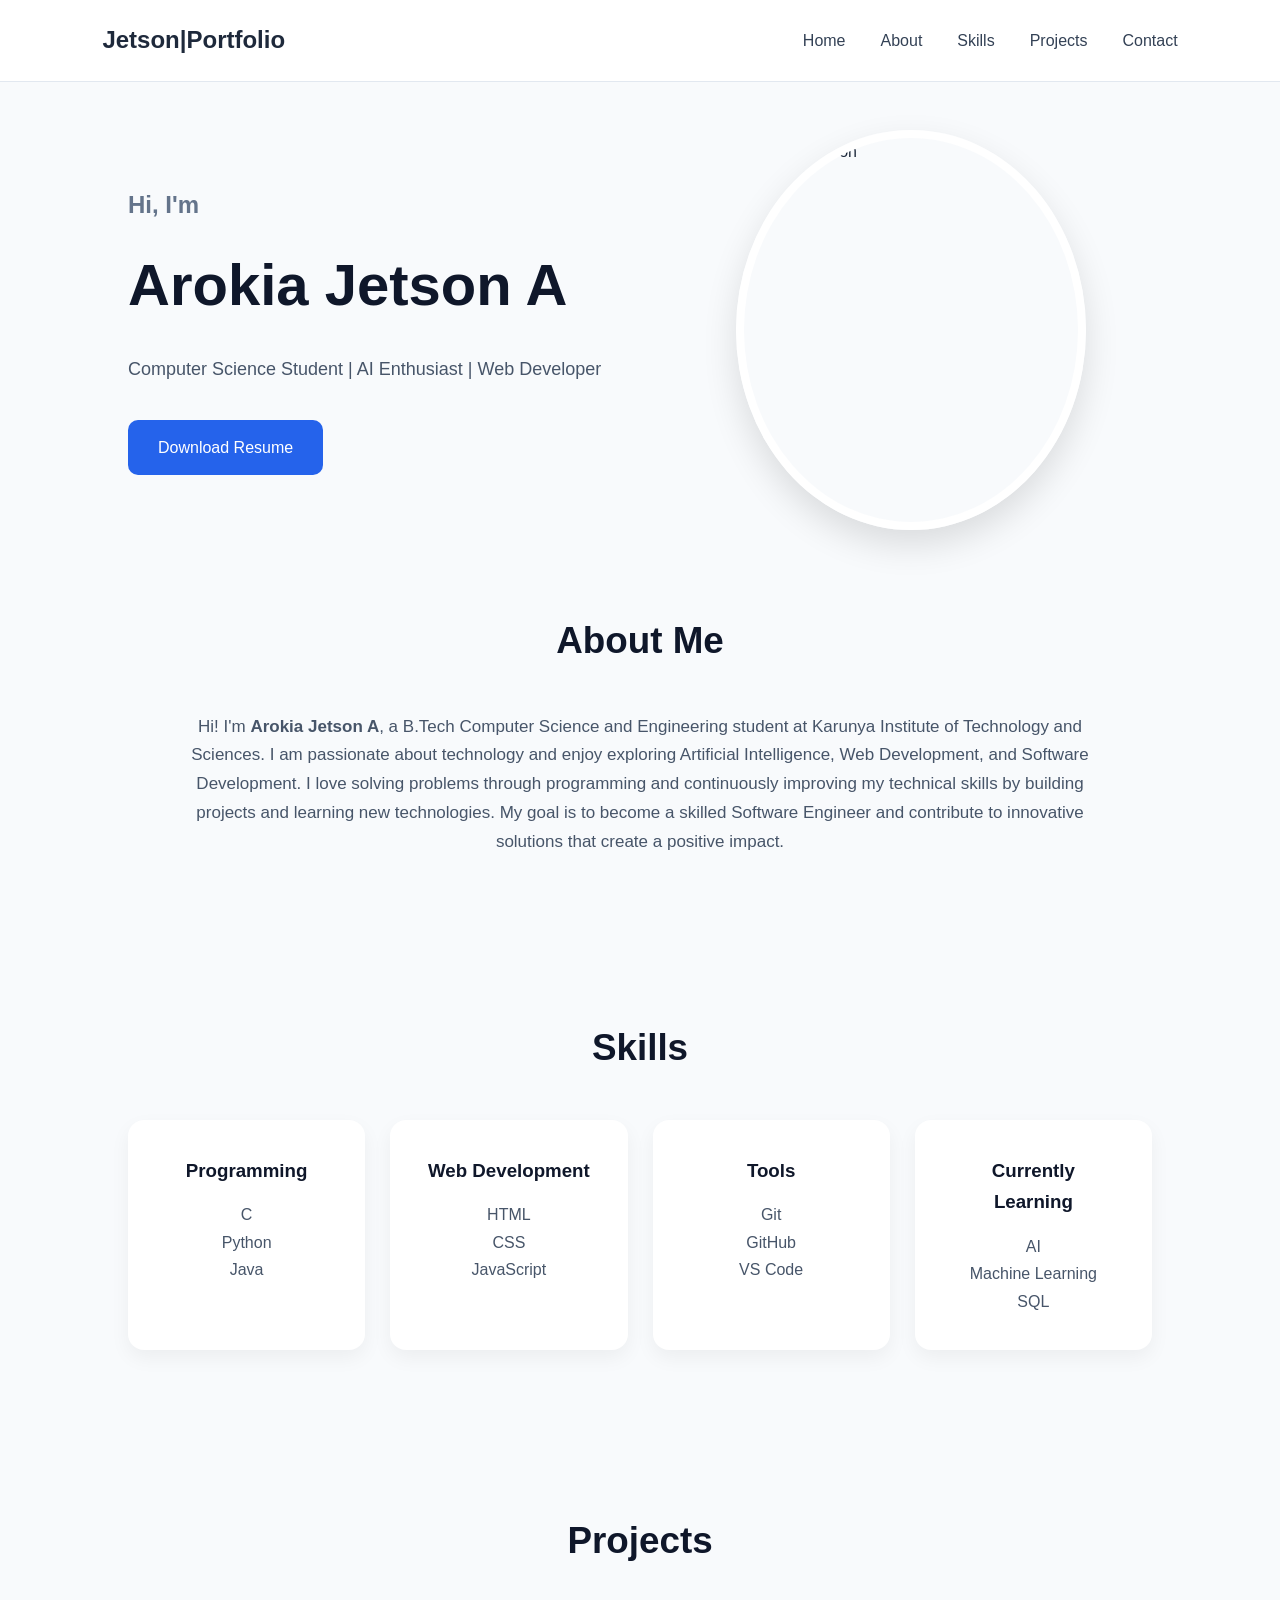
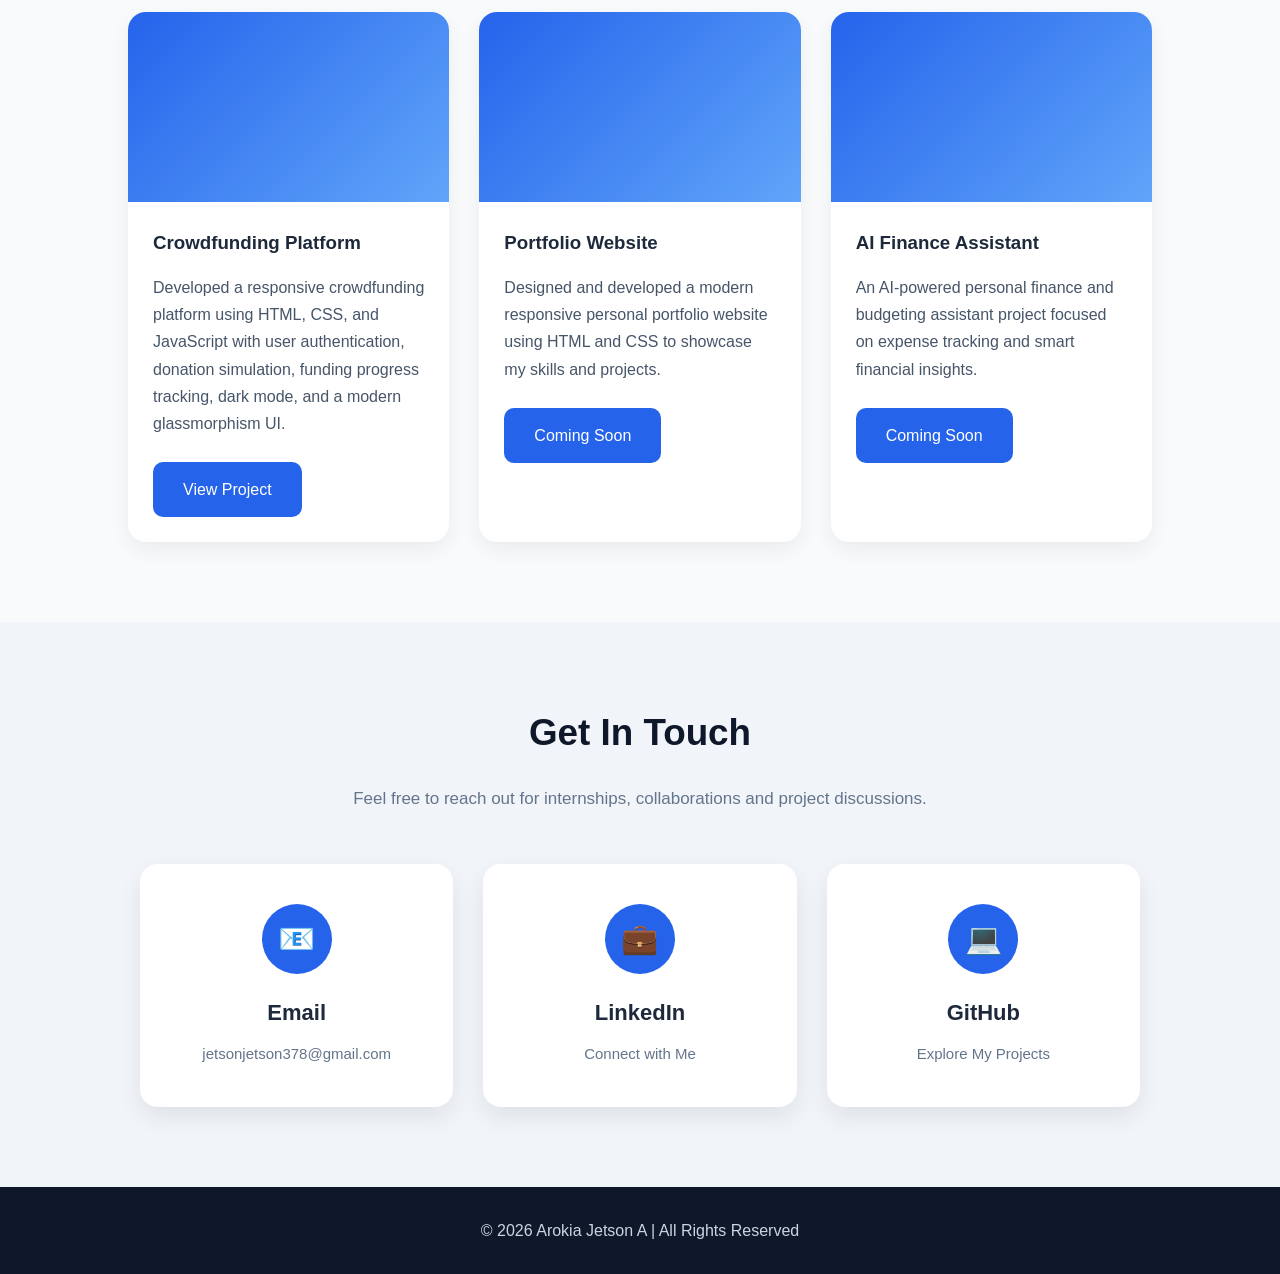
==== index.html @ 6cd2c076 "Rename port.html to index.html" ====
<!DOCTYPE html>
<html lang="en">
<head>
<meta charset="UTF-8">
<meta name="viewport" content="width=device-width, initial-scale=1.0">

<title>Arokia Jetson A | Portfolio</title>

<link rel="preconnect" href="https://fonts.googleapis.com">
<link rel="preconnect" href="https://fonts.gstatic.com" crossorigin>
<link rel="stylesheet" href="style.css">

</head>

<body>

<!-- Header -->

<header>

<div class="logo">
Jetson|Portfolio
</div>

<nav>
<a href="#home">Home</a>
<a href="#about">About</a>
<a href="#skills">Skills</a>
<a href="#projects">Projects</a>
<a href="#contact">Contact</a>
</nav>

</header>

<!-- Home -->

<section id="home">

<div class="hero">

<div class="hero-text">

<h1>Hi, I'm</h1>

<h2>Arokia Jetson A</h2>

<p>
Computer Science Student | AI Enthusiast | Web Developer
</p>

<a href="jetson_resume.pdf" class="btn" target="_blank">
Download Resume
</a>

</div>

<div class="profile">

<img src="jetson_pic.jpeg" alt="Arokia Jetson">

</div>

</div>

</section>

<!-- About -->

<section id="about">

<h1 class="title">About Me</h1>

<p>

Hi! I'm <strong>Arokia Jetson A</strong>, a B.Tech Computer Science and Engineering student at
Karunya Institute of Technology and Sciences.

I am passionate about technology and enjoy exploring Artificial Intelligence,
Web Development, and Software Development. I love solving problems through
programming and continuously improving my technical skills by building projects
and learning new technologies.

My goal is to become a skilled Software Engineer and contribute to innovative
solutions that create a positive impact.

</p>

</section>

<!-- Skills -->

<section id="skills">

<h1 class="title">Skills</h1>

<div class="skills">

<div class="skill-card">
<h3>Programming</h3>
<p>C<br>Python<br>Java</p>
</div>

<div class="skill-card">
<h3>Web Development</h3>
<p>HTML<br>CSS<br>JavaScript</p>
</div>

<div class="skill-card">
<h3>Tools</h3>
<p>Git<br>GitHub<br>VS Code</p>
</div>

<div class="skill-card">
<h3>Currently Learning</h3>
<p>AI<br>Machine Learning<br>SQL</p>
</div>

</div>

</section>

<!-- Projects -->

<section id="projects">

<h1 class="title">Projects</h1>

<div class="projects">

<!-- Project 1 -->

<div class="project">

<div class="project-img"></div>

<div class="project-content">

<h3>Crowdfunding Platform</h3>

<p>

Developed a responsive crowdfunding platform using HTML, CSS, and JavaScript
with user authentication, donation simulation, funding progress tracking,
dark mode, and a modern glassmorphism UI.

</p>

<a href="https://jetsonjetson378-maker.github.io/crowd-funding/"
target="_blank"
class="btn">

View Project

</a>

</div>

</div>

<!-- Project 2 -->

<div class="project">

<div class="project-img"></div>

<div class="project-content">

<h3>Portfolio Website</h3>

<p>

Designed and developed a modern responsive personal portfolio website
using HTML and CSS to showcase my skills and projects.

</p>

<a href="#" class="btn">

Coming Soon

</a>

</div>

</div>

<!-- Project 3 -->

<div class="project">

<div class="project-img"></div>

<div class="project-content">

<h3>AI Finance Assistant</h3>

<p>

An AI-powered personal finance and budgeting assistant project
focused on expense tracking and smart financial insights.

</p>

<a href="#" class="btn">

Coming Soon

</a>

</div>

</div>

</div>

</section>

<!-- Contact -->

<section id="contact">

<h1 class="title">Get In Touch</h1>

<p class="contact-subtitle">

Feel free to reach out for internships, collaborations and project discussions.

</p>

<div class="contact-grid">

<a href="mailto:jetsonjetson378@gmail.com" class="contact-box">

<div class="contact-icon">
📧
</div>

<h3>Email</h3>

<p>
jetsonjetson378@gmail.com
</p>

</a>

<a href="https://www.linkedin.com/in/arokia-jetson-a-a34084378"
target="_blank"
class="contact-box">

<div class="contact-icon">
💼
</div>

<h3>LinkedIn</h3>

<p>
Connect with Me
</p>

</a>

<a href="https://github.com/JetsonJetson378-maker"
target="_blank"
class="contact-box">

<div class="contact-icon">
💻
</div>

<h3>GitHub</h3>

<p>
Explore My Projects
</p>

</a>

</div>

</section>

<!-- Footer -->

<footer>

<p>

© 2026 Arokia Jetson A | All Rights Reserved

</p>

</footer>

</body>

</html>
---- style.css ----
/* ===========================
   Reset
=========================== */
*{
    margin:0;
    padding:0;
    box-sizing:border-box;
    scroll-behavior:smooth;
}

body{
    font-family:'Poppins',sans-serif;
    background:#f8fafc;
    color:#1e293b;
    line-height:1.7;
}

/* ===========================
   Header
=========================== */

header{
    width:100%;
    padding:20px 8%;
    display:flex;
    justify-content:space-between;
    align-items:center;
    position:fixed;
    top:0;
    left:0;
    background:rgba(255,255,255,.95);
    backdrop-filter:blur(10px);
    border-bottom:1px solid #e2e8f0;
    z-index:1000;
}

.logo{
    font-size:24px;
    font-weight:700;
}

nav{
    display:flex;
    gap:35px;
}

nav a{
    text-decoration:none;
    color:#334155;
    font-weight:500;
    transition:.3s;
}

nav a:hover{
    color:#2563eb;
}

/* ===========================
   Sections
=========================== */

section{
    padding:80px 10%;
}

.title{
    text-align:center;
    font-size:2.3rem;
    margin-bottom:40px;
    color:#0f172a;
}

/* ===========================
   Home Section
=========================== */

#home{
    padding-top:130px;
    padding-bottom:40px;
}

/* ===========================
   Hero
=========================== */

.hero{
    display:flex;
    justify-content:space-between;
    align-items:center;
    gap:60px;
}

.hero-text{
    flex:1;
}

.hero-text h1{
    font-size:24px;
    color:#64748b;
}

.hero-text h2{
    font-size:58px;
    margin:10px 0;
    color:#0f172a;
}

.hero-text p{
    font-size:18px;
    color:#475569;
    margin:20px 0 35px;
}

.profile{
    flex:1;
    display:flex;
    justify-content:center;
}

.profile img{
    width:350px;
    height:400px;
    object-fit:cover;
    border-radius:50%;
    border:8px solid white;
    box-shadow:0 15px 35px rgba(0,0,0,.12);
}

/* ===========================
   Buttons
=========================== */

.btn{
    display:inline-block;
    padding:14px 30px;
    background:#2563eb;
    color:white;
    text-decoration:none;
    border-radius:10px;
    font-weight:500;
    transition:.3s;
}

.btn:hover{
    background:#1d4ed8;
    transform:translateY(-3px);
}

/* ===========================
   About
=========================== */

#about{
    padding-top:40px;
}

#about p{
    max-width:900px;
    margin:auto;
    text-align:center;
    color:#475569;
    font-size:17px;
}

/* ===========================
   Skills
=========================== */

.skills{
    display:grid;
    grid-template-columns:repeat(auto-fit,minmax(220px,1fr));
    gap:25px;
}

.skill-card{
    background:white;
    padding:35px;
    border-radius:16px;
    text-align:center;
    box-shadow:0 8px 20px rgba(0,0,0,.05);
    transition:.3s;
}

.skill-card:hover{
    transform:translateY(-8px);
}

.skill-card h3{
    margin-bottom:15px;
    color:#0f172a;
}

.skill-card p{
    color:#475569;
}

/* ===========================
   Projects
=========================== */

.projects{
    display:grid;
    grid-template-columns:repeat(auto-fit,minmax(320px,1fr));
    gap:30px;
}

.project{
    background:white;
    border-radius:18px;
    overflow:hidden;
    box-shadow:0 8px 20px rgba(0,0,0,.06);
    transition:.3s;
}

.project:hover{
    transform:translateY(-8px);
}

.project-img{
    height:190px;
    background:linear-gradient(135deg,#2563eb,#60a5fa);
}

.project-content{
    padding:25px;
}

.project-content h3{
    margin-bottom:15px;
}

.project-content p{
    color:#475569;
    margin-bottom:25px;
}

/* ===========================
   Contact
=========================== */

#contact{
    background:#f1f5f9;
    text-align:center;
}

.contact-subtitle{
    color:#64748b;
    margin-top:-20px;
    margin-bottom:50px;
    font-size:17px;
}

.contact-grid{
    display:grid;
    grid-template-columns:repeat(auto-fit,minmax(250px,1fr));
    gap:30px;
    max-width:1000px;
    margin:auto;
}

.contact-box{
    background:#fff;
    padding:40px 25px;
    border-radius:18px;
    text-decoration:none;
    color:#1e293b;
    box-shadow:0 10px 25px rgba(0,0,0,.08);
    transition:.35s;
}

.contact-box:hover{
    transform:translateY(-10px);
    box-shadow:0 18px 35px rgba(37,99,235,.18);
}

.contact-icon{
    width:70px;
    height:70px;
    margin:auto;
    margin-bottom:20px;
    background:#2563eb;
    color:white;
    border-radius:50%;
    display:flex;
    justify-content:center;
    align-items:center;
    font-size:30px;
}

.contact-box h3{
    margin-bottom:10px;
    font-size:22px;
}

.contact-box p{
    color:#64748b;
    font-size:15px;
}

/* ===========================
   Footer
=========================== */

footer{
    text-align:center;
    padding:30px;
    background:#0f172a;
    color:#cbd5e1;
}

/* ===========================
   Mobile
=========================== */

@media(max-width:900px){

header{
    flex-direction:column;
    gap:15px;
}

nav{
    gap:20px;
    flex-wrap:wrap;
    justify-content:center;
}

.hero{
    flex-direction:column-reverse;
    text-align:center;
}

.hero-text h2{
    font-size:42px;
}

.hero-text p{
    font-size:16px;
}

.profile img{
    width:260px;
    height:260px;
    object-fit:cover;
}

section{
    padding:70px 8%;
}

}
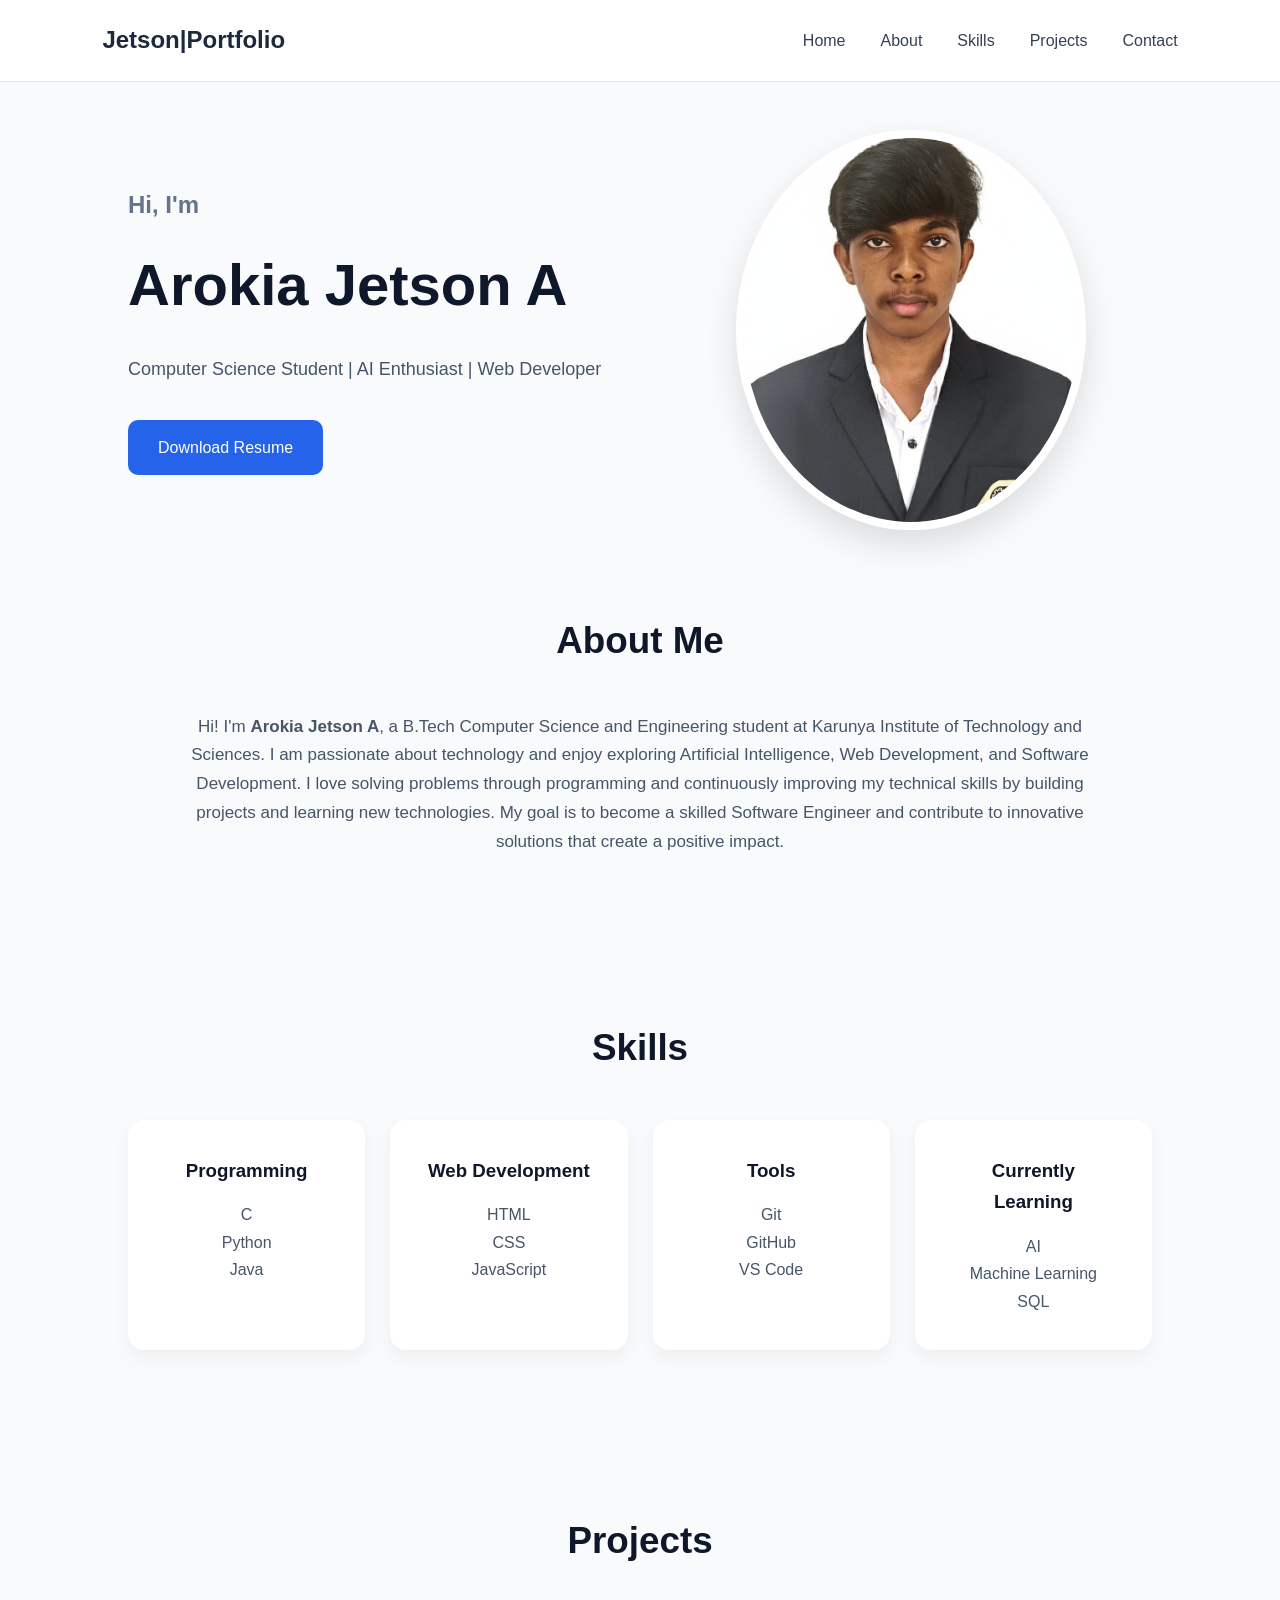
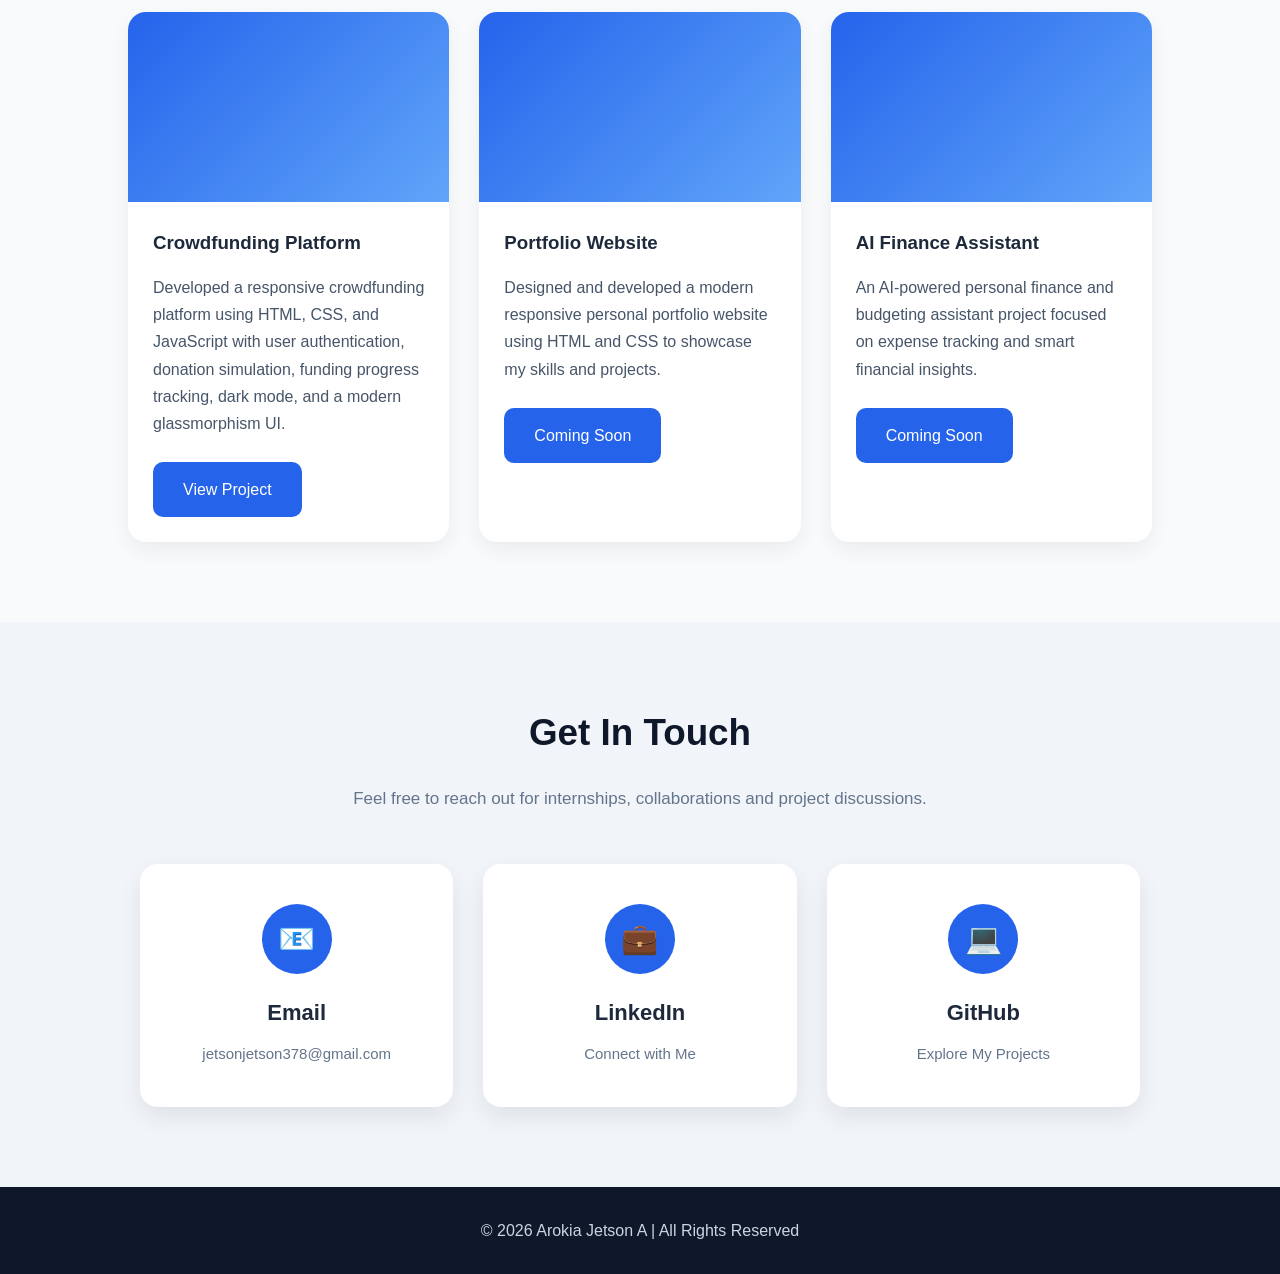
==== commit fc96f1e1: "added link" ====
--- a/index.html
+++ b/index.html
@@ -174,7 +174,7 @@
 
 </p>
 
-<a href="#" class="btn">
+<a href="https://jetsonjetson378-maker.github.io/PORTFOLIO/" class="btn">
 
 Coming Soon
 
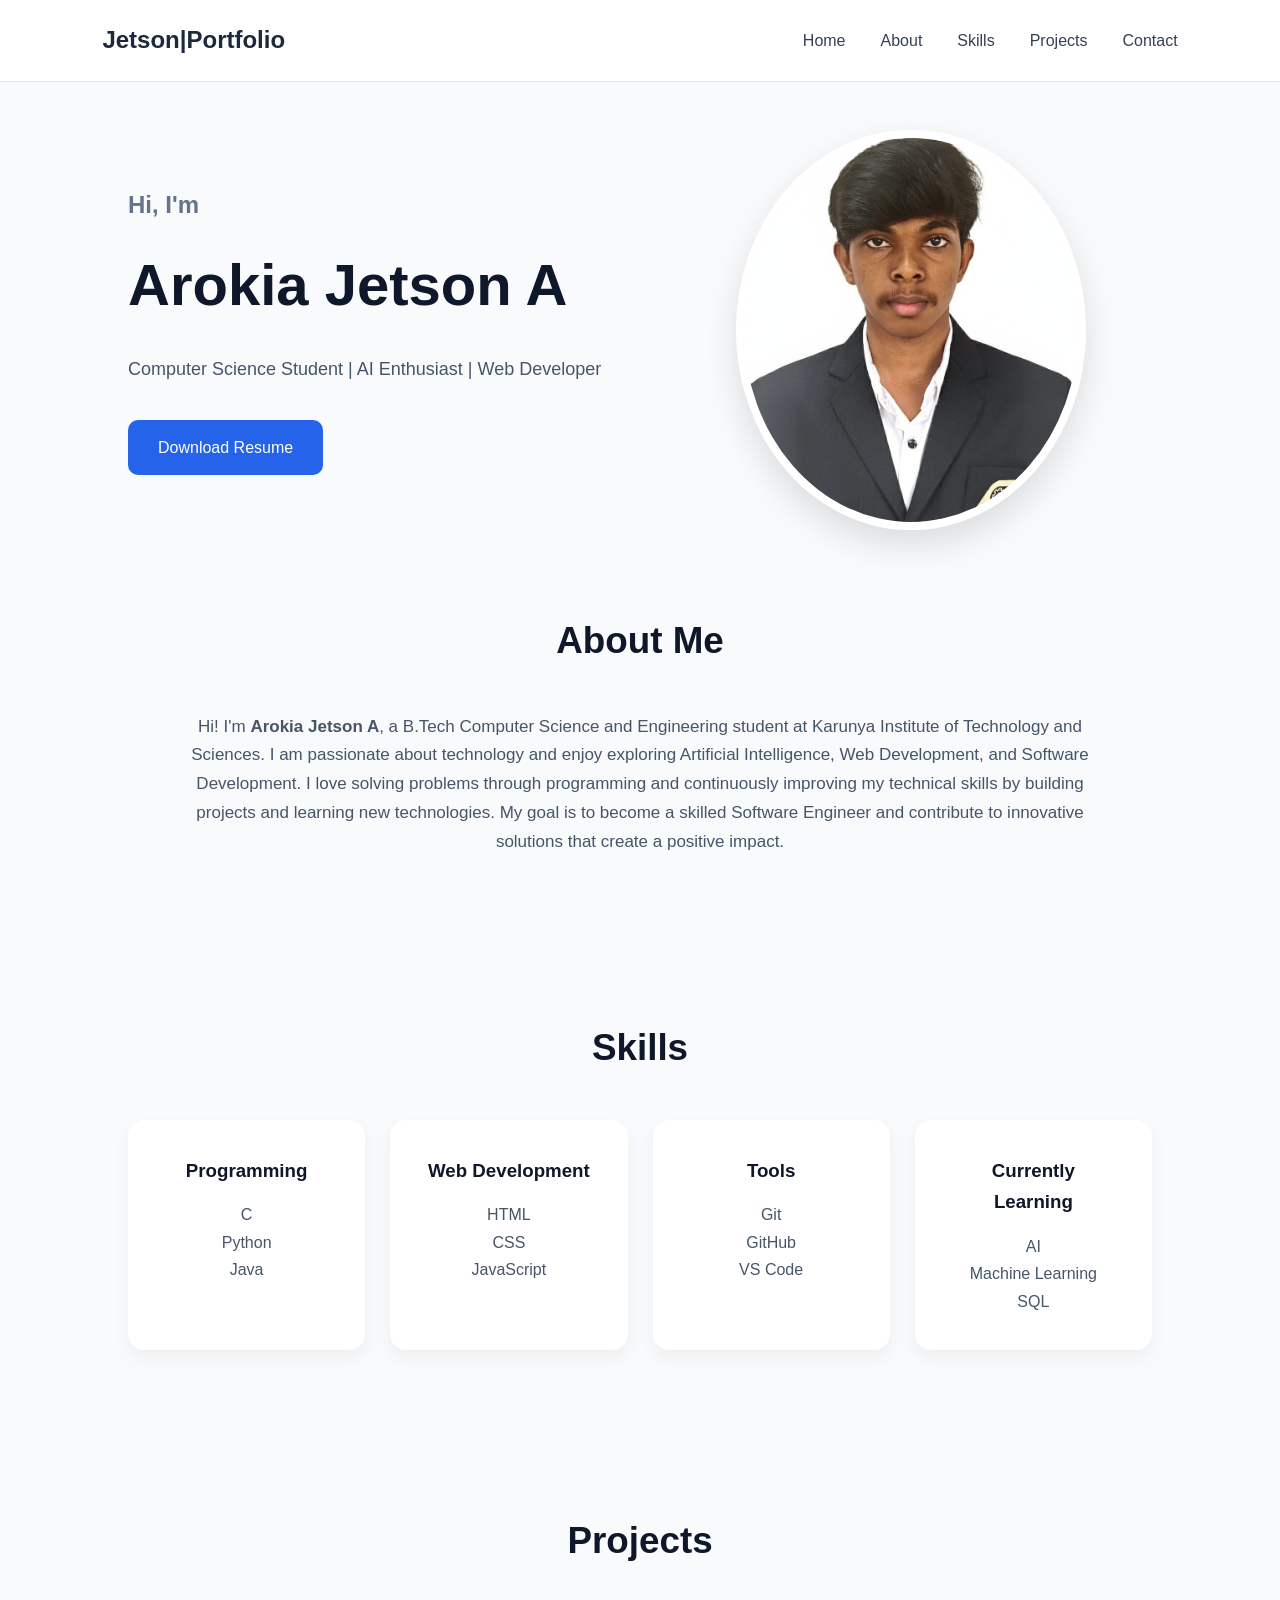
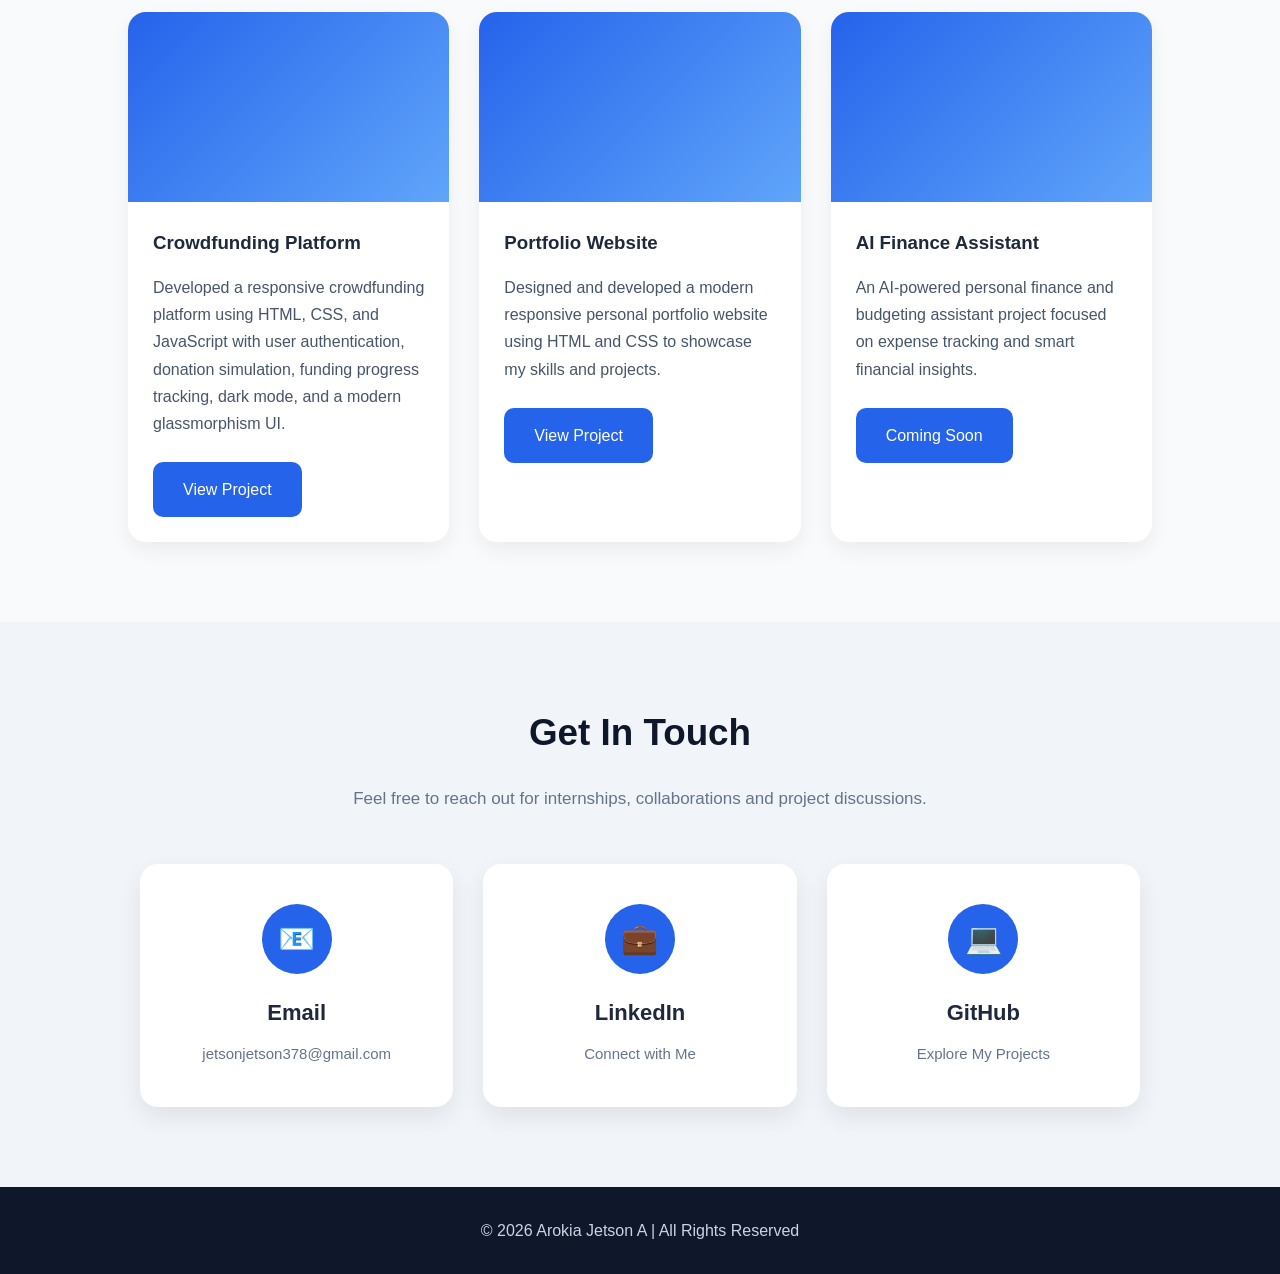
==== commit 74f4ccf1: "Modified view project button" ====
--- a/index.html
+++ b/index.html
@@ -176,7 +176,7 @@
 
 <a href="https://jetsonjetson378-maker.github.io/PORTFOLIO/" class="btn">
 
-Coming Soon
+View Project
 
 </a>
 
